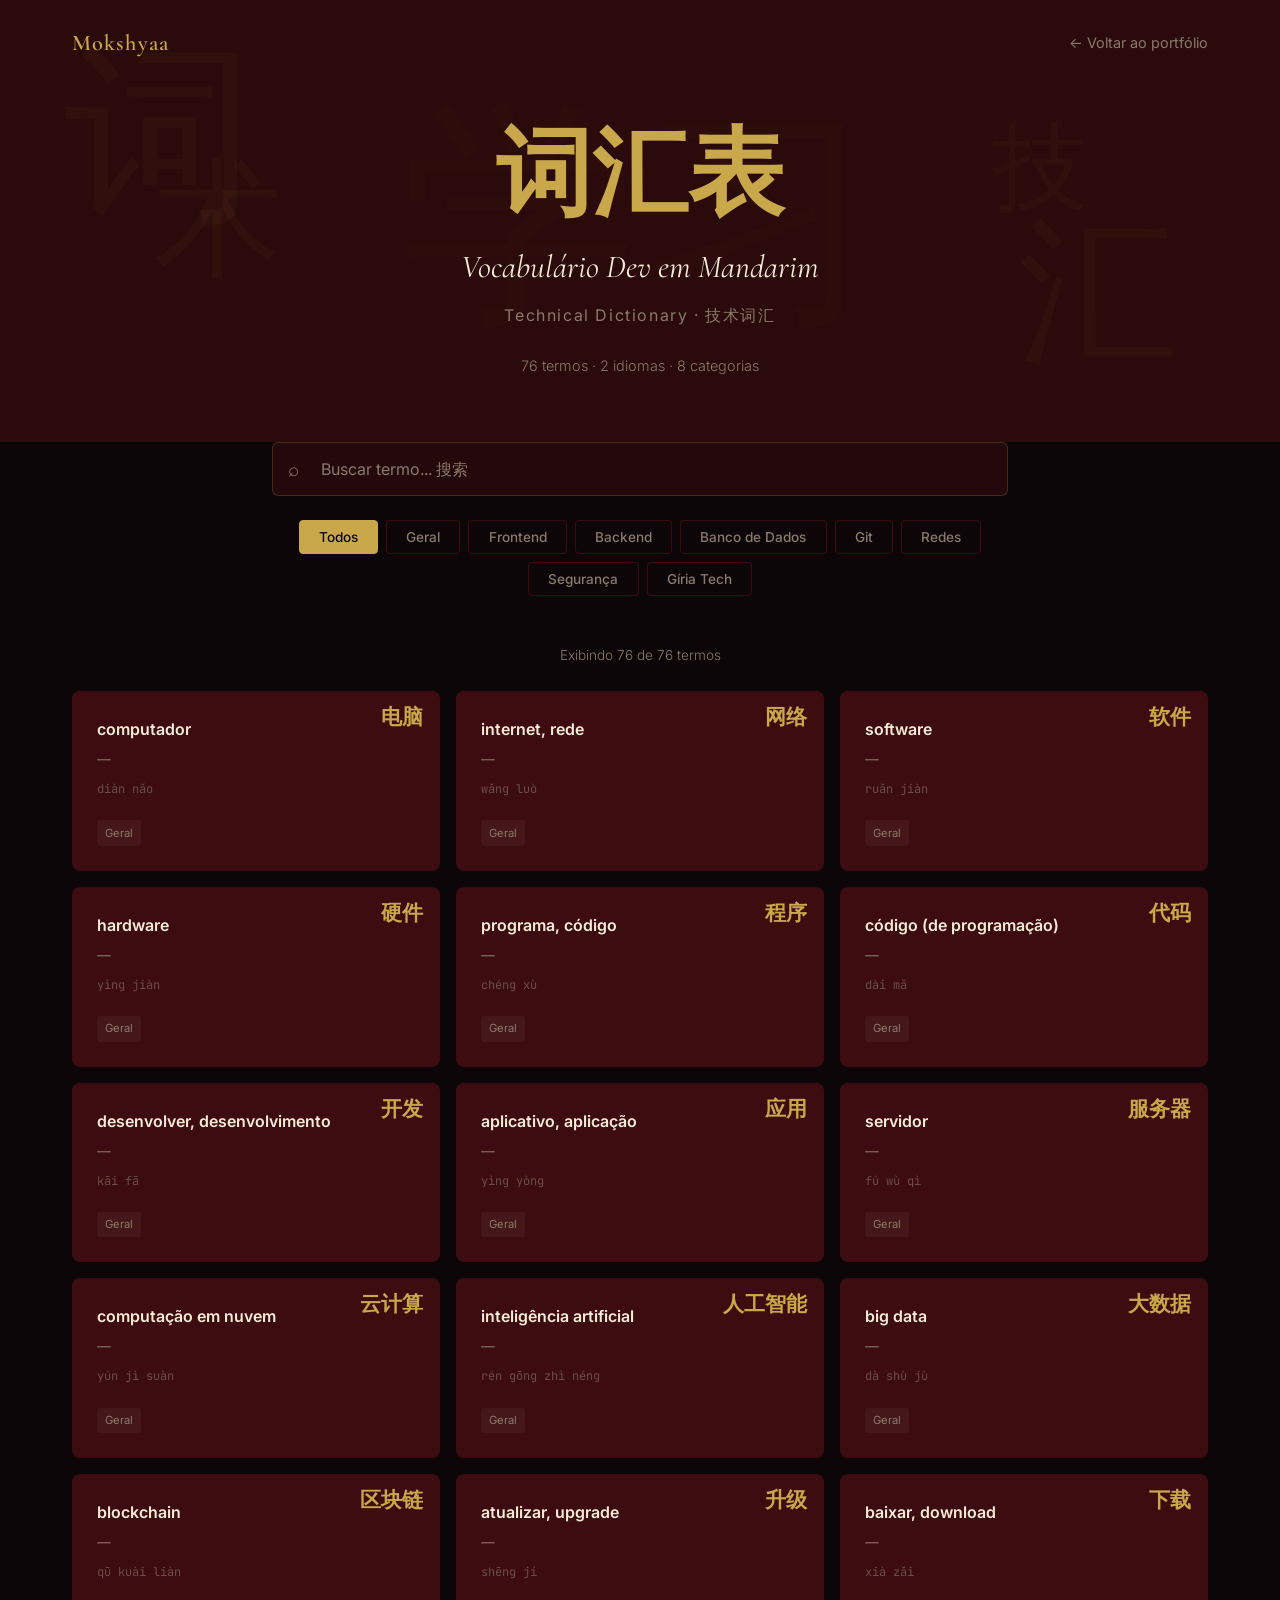
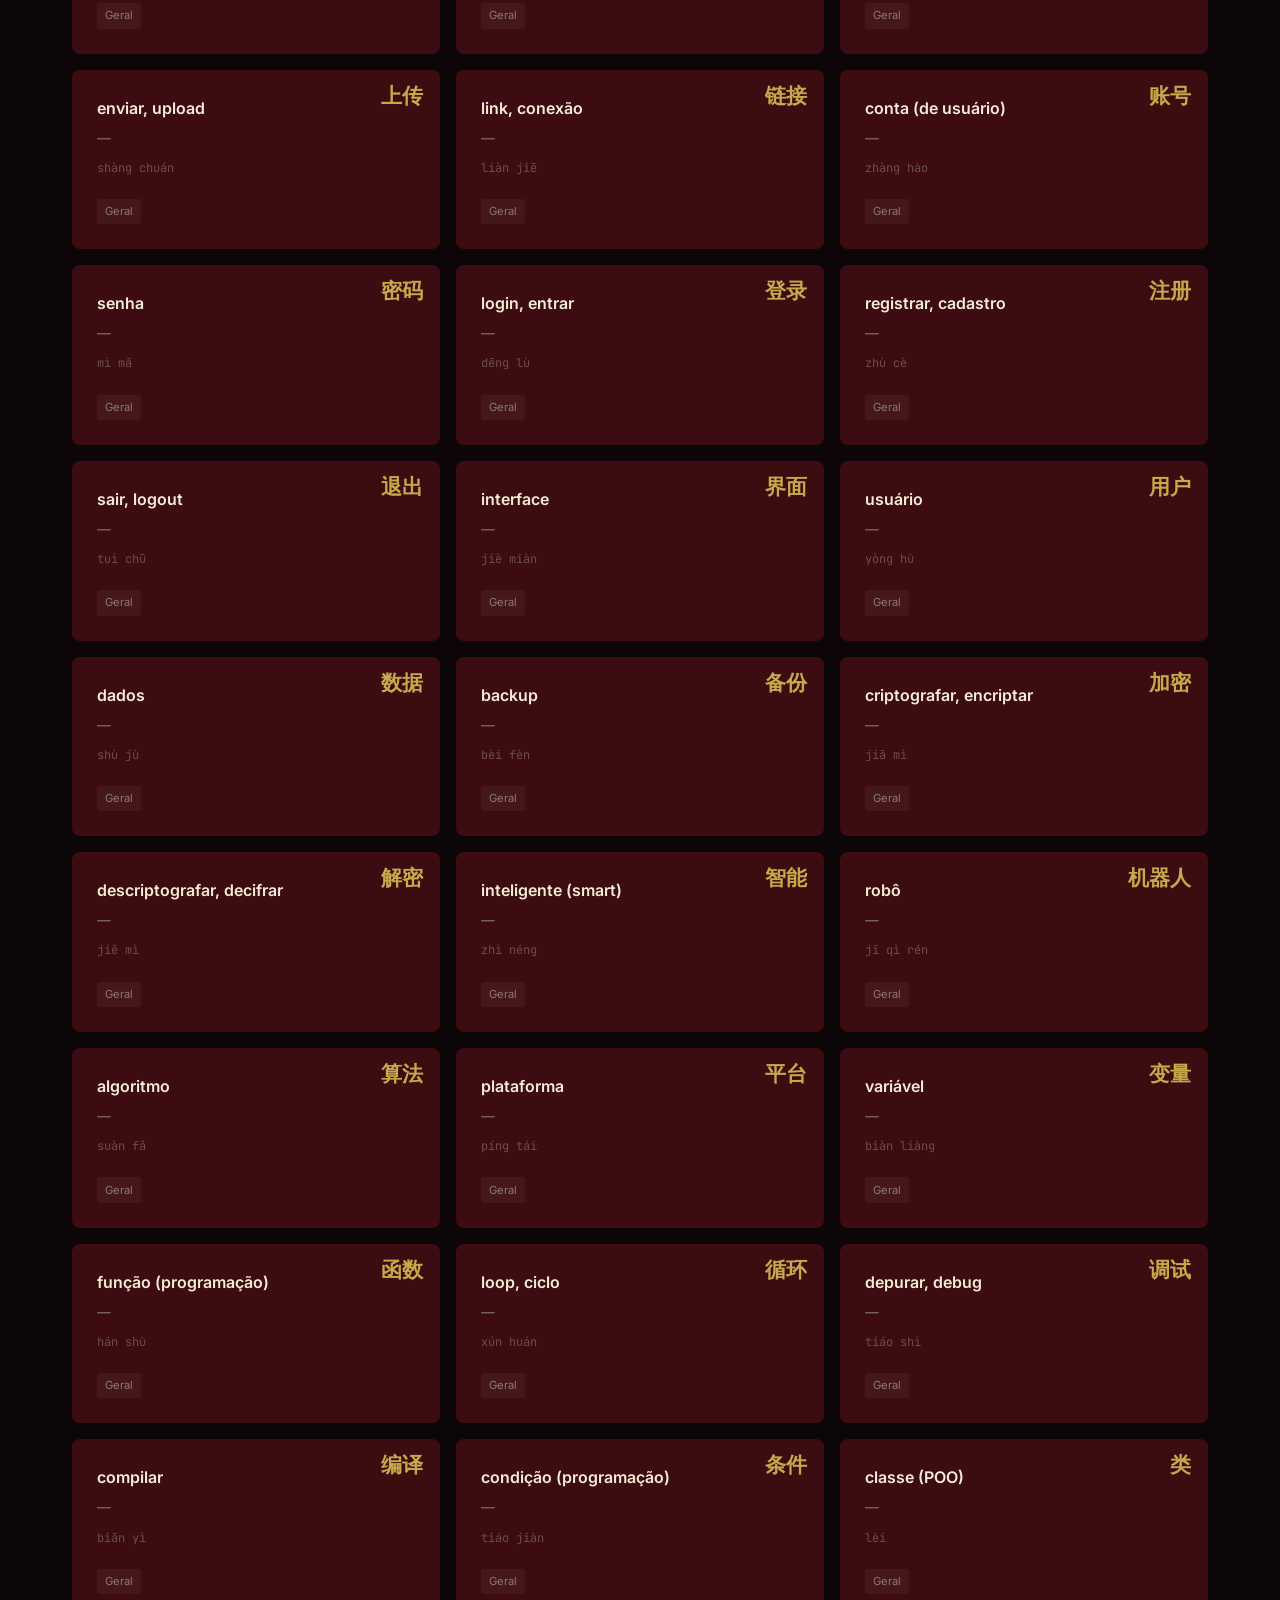
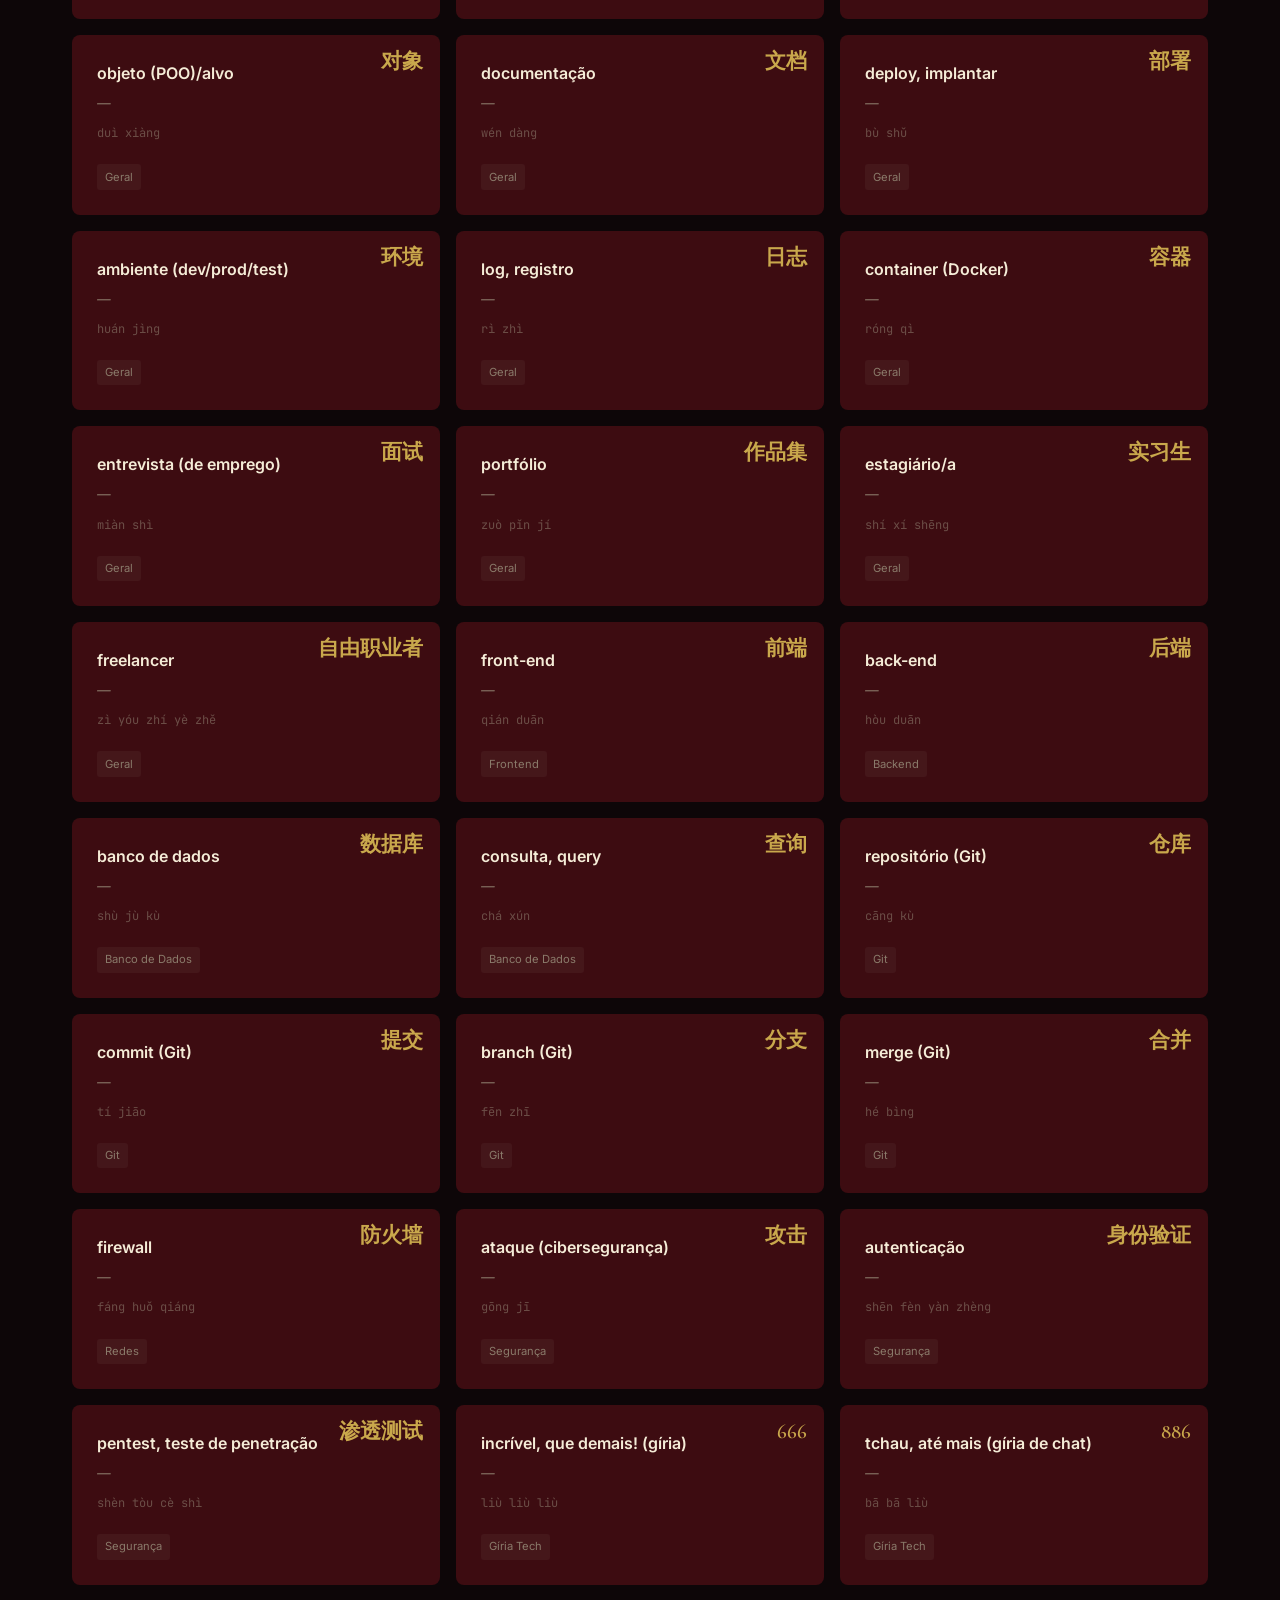
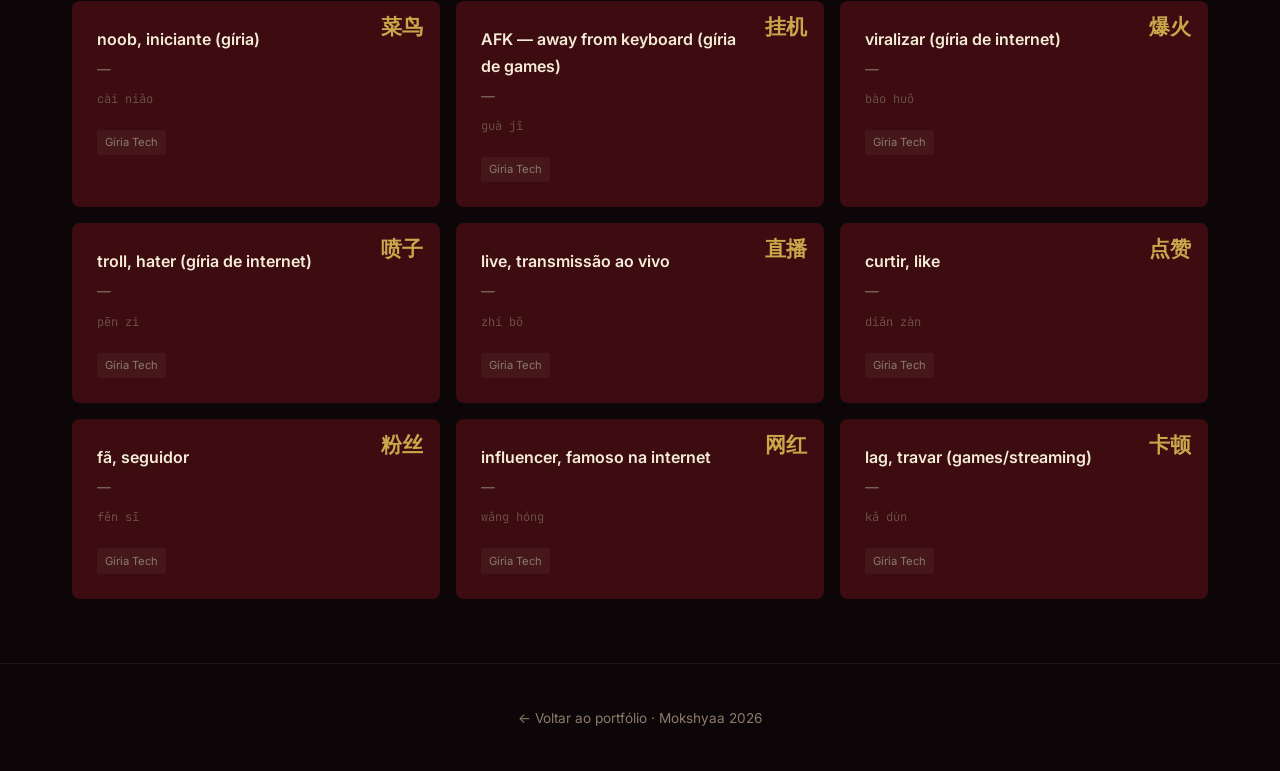
==== vocabulario.html @ 36e6cd14 "Adiciona carrossel funcional no card do PDV com prints reais" ====
<!DOCTYPE html>
<html lang="pt-BR">
<head>
  <meta charset="UTF-8">
  <meta name="viewport" content="width=device-width, initial-scale=1.0">
  <meta name="description" content="Vocabulário Dev em Mandarim — 76 termos técnicos em PT · 中文">
  <meta name="author" content="Fernanda Romão">
  <meta name="theme-color" content="#0D0608">
  
  <meta property="og:title" content="词汇表 · Vocabulário Dev em Mandarim">
  <meta property="og:description" content="76 termos técnicos para desenvolvedores em Português e 中文">
  <meta property="og:type" content="website">
  
  <link rel="preconnect" href="https://fonts.googleapis.com">
  <link rel="preconnect" href="https://fonts.gstatic.com" crossorigin>
  <link href="https://fonts.googleapis.com/css2?family=Cormorant+Garamond:ital,wght@0,400;0,600;0,700;1,400;1,700&family=Inter:wght@300;400;500;600&family=JetBrains+Mono:wght@400&display=swap" rel="stylesheet">
  
  <title>词汇表 · Vocabulário Dev em Mandarim · Mokshyaa</title>
  
  <link rel="icon" href="data:image/svg+xml,<svg xmlns='http://www.w3.org/2000/svg' viewBox='0 0 100 100'><text y='.9em' font-size='90'>词</text></svg>">

  <style>
    /* ============================================
       === VARIÁVEIS ===
       ============================================ */
    :root {
      --bg-primary: #0D0608;
      --bg-surface: #3D0C11;
      --bg-deep: #2A0A0A;
      --text-primary: #F5ECD7;
      --text-muted: #8A7A6A;
      --accent-gold: #C9A84C;
      --accent-hover: #E2BC6A;
      --transition-fast: 200ms ease;
      --transition-mid: 300ms ease;
      --transition-slow: 600ms ease;
    }

    /* ============================================
       === RESET & BASE ===
       ============================================ */
    *,
    *::before,
    *::after {
      box-sizing: border-box;
      margin: 0;
      padding: 0;
    }

    html {
      scroll-behavior: smooth;
    }

    ::selection {
      background: #C9A84C;
      color: #0D0608;
    }

    body {
      font-family: 'Inter', sans-serif;
      background: var(--bg-primary);
      color: var(--text-primary);
      line-height: 1.7;
      overflow-x: hidden;
      -webkit-font-smoothing: antialiased;
      -moz-osx-font-smoothing: grayscale;
    }

    /* ============================================
       === NAVEGAÇÃO ===
       ============================================ */
    .vocab-nav {
      position: fixed;
      top: 0;
      width: 100%;
      z-index: 1000;
      padding: 1.5rem 0;
      transition: var(--transition-mid);
    }

    .vocab-nav.scrolled {
      backdrop-filter: blur(12px);
      -webkit-backdrop-filter: blur(12px);
      background: rgba(13, 6, 8, 0.85);
      border-bottom: 1px solid rgba(201, 168, 76, 0.1);
      padding: 1rem 0;
    }

    .nav-container {
      max-width: 1200px;
      margin: 0 auto;
      padding: 0 2rem;
      display: flex;
      align-items: center;
      justify-content: space-between;
    }

    .nav-logo {
      font-family: 'Cormorant Garamond', serif;
      font-weight: 600;
      font-size: 1.4rem;
      color: #C9A84C;
      text-decoration: none;
      letter-spacing: 0.05em;
    }

    .nav-back {
      font-family: 'Inter', sans-serif;
      font-weight: 400;
      font-size: 0.9rem;
      color: #8A7A6A;
      text-decoration: none;
      transition: var(--transition-fast);
      display: flex;
      align-items: center;
      gap: 0.5rem;
    }

    .nav-back:hover {
      color: #C9A84C;
    }

    /* ============================================
       === HERO ===
       ============================================ */
    .vocab-hero {
      min-height: 40vh;
      display: flex;
      align-items: center;
      justify-content: center;
      position: relative;
      overflow: hidden;
      background: var(--bg-deep);
      padding: 8rem 2rem 4rem;
    }

    /* Caracteres decorativos de fundo */
    .vocab-hero::before {
      content: '词';
      position: absolute;
      top: 10%;
      left: 5%;
      font-family: 'Cormorant Garamond', serif;
      font-size: 12rem;
      color: #C9A84C;
      opacity: 0.04;
      pointer-events: none;
      line-height: 1;
    }

    .vocab-hero::after {
      content: '汇';
      position: absolute;
      bottom: 15%;
      right: 8%;
      font-family: 'Cormorant Garamond', serif;
      font-size: 10rem;
      color: #C9A84C;
      opacity: 0.04;
      pointer-events: none;
      line-height: 1;
    }

    .hero-deco-1 {
      position: absolute;
      top: 20%;
      right: 15%;
      font-family: 'Cormorant Garamond', serif;
      font-size: 6rem;
      color: #C9A84C;
      opacity: 0.04;
      pointer-events: none;
    }

    .hero-deco-2 {
      position: absolute;
      bottom: 25%;
      left: 12%;
      font-family: 'Cormorant Garamond', serif;
      font-size: 8rem;
      color: #C9A84C;
      opacity: 0.04;
      pointer-events: none;
    }

    .hero-deco-3 {
      position: absolute;
      top: 50%;
      left: 50%;
      transform: translate(-50%, -50%);
      font-family: 'Cormorant Garamond', serif;
      font-size: 15rem;
      color: #C9A84C;
      opacity: 0.02;
      pointer-events: none;
      white-space: nowrap;
    }

    .hero-content {
      position: relative;
      z-index: 1;
      text-align: center;
    }

    .hero-title {
      font-family: 'Cormorant Garamond', serif;
      font-weight: 700;
      font-size: clamp(3rem, 8vw, 6rem);
      color: #C9A84C;
      line-height: 1;
      margin-bottom: 1rem;
      opacity: 0;
      transform: translateY(20px);
      animation: heroFadeIn 0.8s ease forwards;
    }

    .hero-subtitle {
      font-family: 'Cormorant Garamond', serif;
      font-style: italic;
      font-size: clamp(1.2rem, 3vw, 2rem);
      color: #F5ECD7;
      margin-bottom: 0.5rem;
      opacity: 0;
      transform: translateY(20px);
      animation: heroFadeIn 0.8s ease 0.2s forwards;
    }

    .hero-subtitle-2 {
      font-family: 'Inter', sans-serif;
      font-weight: 400;
      font-size: 1rem;
      color: #8A7A6A;
      letter-spacing: 0.1em;
      margin-bottom: 1.5rem;
      opacity: 0;
      transform: translateY(20px);
      animation: heroFadeIn 0.8s ease 0.4s forwards;
    }

    .hero-stats {
      font-family: 'Inter', sans-serif;
      font-weight: 300;
      font-size: 0.9rem;
      color: #8A7A6A;
      opacity: 0;
      transform: translateY(20px);
      animation: heroFadeIn 0.8s ease 0.6s forwards;
    }

    @keyframes heroFadeIn {
      to {
        opacity: 1;
        transform: translateY(0);
      }
    }

    /* ============================================
       === CONTROLES — BUSCA + FILTROS ===
       ============================================ */
    .vocab-controls {
      max-width: 800px;
      margin: 0 auto 3rem;
      padding: 0 2rem;
      display: flex;
      flex-direction: column;
      gap: 1.5rem;
    }

    .vocab-search-wrapper {
      position: relative;
    }

    #vocabSearch {
      width: 100%;
      background: rgba(61, 12, 17, 0.5);
      border: 1px solid rgba(201, 168, 76, 0.2);
      border-radius: 6px;
      padding: 1rem 1rem 1rem 3rem;
      color: #F5ECD7;
      font-family: 'Inter', sans-serif;
      font-weight: 400;
      font-size: 1rem;
      outline: none;
      transition: var(--transition-mid);
    }

    #vocabSearch:focus {
      border-color: #C9A84C;
      box-shadow: 0 0 0 3px rgba(201, 168, 76, 0.1);
    }

    #vocabSearch::placeholder {
      color: #8A7A6A;
    }

    .search-icon {
      position: absolute;
      left: 1rem;
      top: 50%;
      transform: translateY(-50%);
      color: #8A7A6A;
      font-size: 1.2rem;
      pointer-events: none;
      font-family: 'Inter', sans-serif;
    }

    .vocab-filters {
      display: flex;
      flex-wrap: wrap;
      gap: 0.5rem;
      justify-content: center;
    }

    .filter-btn {
      font-family: 'Inter', sans-serif;
      font-weight: 500;
      font-size: 0.85rem;
      padding: 0.5rem 1.2rem;
      border-radius: 4px;
      cursor: pointer;
      border: 1px solid var(--bg-surface);
      background: transparent;
      color: var(--text-muted);
      transition: var(--transition-fast);
    }

    .filter-btn:hover {
      border-color: rgba(201, 168, 76, 0.4);
      color: #F5ECD7;
    }

    .filter-btn.active {
      background: var(--accent-gold);
      color: #0D0608;
      border-color: var(--accent-gold);
    }

    /* ============================================
       === CONTADOR ===
       ============================================ */
    .vocab-count {
      font-family: 'Inter', sans-serif;
      font-weight: 300;
      font-size: 0.85rem;
      color: #8A7A6A;
      text-align: center;
      margin-bottom: 1.5rem;
      padding: 0 2rem;
    }

    .vocab-count-empty {
      font-family: 'Inter', sans-serif;
      font-weight: 300;
      font-size: 0.9rem;
      color: #8A7A6A;
      text-align: center;
      padding: 3rem 2rem;
      font-style: italic;
    }

    /* ============================================
       === GRID DE TERMOS ===
       ============================================ */
    .vocab-grid {
      display: grid;
      grid-template-columns: repeat(3, 1fr);
      gap: 1rem;
      max-width: 1200px;
      margin: 0 auto;
      padding: 0 2rem 4rem;
    }

    .vocab-card {
      background: var(--bg-surface);
      border-radius: 8px;
      padding: 1.5rem;
      border: 1px solid transparent;
      transition: var(--transition-fast);
      position: relative;
      opacity: 0;
      transform: translateY(10px);
    }

    .vocab-card.reveal.visible {
      opacity: 1;
      transform: translateY(0);
      transition: opacity 400ms ease, transform 400ms ease, border-color 200ms ease;
    }

    .vocab-card:hover {
      border-color: rgba(201, 168, 76, 0.3);
      transform: translateY(-2px);
    }

    .vocab-card.hidden {
      display: none;
    }

    .vocab-zh {
      font-family: 'Cormorant Garamond', serif;
      font-weight: 600;
      font-size: 1.3rem;
      color: #C9A84C;
      position: absolute;
      top: 1rem;
      right: 1rem;
      line-height: 1;
    }

    .vocab-pt {
      font-family: 'Inter', sans-serif;
      font-weight: 600;
      font-size: 1rem;
      color: #F5ECD7;
      margin-bottom: 0.3rem;
      padding-right: 3rem;
    }

    .vocab-en {
      font-family: 'Inter', sans-serif;
      font-weight: 400;
      font-size: 0.85rem;
      color: #8A7A6A;
      margin-bottom: 0.5rem;
      font-style: italic;
    }

    .vocab-pinyin {
      font-family: 'JetBrains Mono', monospace;
      font-size: 0.75rem;
      color: rgba(138, 122, 106, 0.6);
      margin-bottom: 0.8rem;
    }

    .vocab-category-badge {
      font-family: 'Inter', sans-serif;
      font-weight: 400;
      font-size: 0.7rem;
      color: #8A7A6A;
      background: rgba(138, 122, 106, 0.1);
      border-radius: 3px;
      padding: 0.2rem 0.5rem;
      display: inline-block;
      margin-top: 0.5rem;
    }

    /* ============================================
       === RODAPÉ ===
       ============================================ */
    .vocab-footer {
      padding: 2.5rem 0;
      border-top: 1px solid rgba(201, 168, 76, 0.1);
      text-align: center;
    }

    .vocab-footer a {
      font-family: 'Inter', sans-serif;
      font-weight: 400;
      font-size: 0.85rem;
      color: #8A7A6A;
      text-decoration: none;
      transition: var(--transition-fast);
    }

    .vocab-footer a:hover {
      color: #C9A84C;
    }

    /* ============================================
       === SCROLL TO TOP ===
       ============================================ */
    .scroll-top-btn {
      position: fixed;
      bottom: 2rem;
      right: 2rem;
      width: 44px;
      height: 44px;
      border-radius: 50%;
      border: 1px solid rgba(201, 168, 76, 0.4);
      background: rgba(13, 6, 8, 0.8);
      backdrop-filter: blur(8px);
      -webkit-backdrop-filter: blur(8px);
      color: #C9A84C;
      cursor: pointer;
      display: flex;
      align-items: center;
      justify-content: center;
      z-index: 100;
      opacity: 0;
      visibility: hidden;
      transition: opacity 300ms ease, visibility 300ms ease, transform 300ms ease;
    }

    .scroll-top-btn.visible {
      opacity: 1;
      visibility: visible;
    }

    .scroll-top-btn:hover {
      border-color: #C9A84C;
      transform: translateY(-2px);
    }

    /* ============================================
       === RESPONSIVO ===
       ============================================ */
    @media (max-width: 1024px) {
      .vocab-grid {
        grid-template-columns: repeat(2, 1fr);
      }
    }

    @media (max-width: 768px) {
      .vocab-hero {
        min-height: 50vw;
        padding: 6rem 1.5rem 3rem;
      }

      .vocab-grid {
        grid-template-columns: 1fr;
      }

      .vocab-filters {
        overflow-x: auto;
        flex-wrap: nowrap;
        justify-content: flex-start;
        padding-bottom: 0.5rem;
        -webkit-overflow-scrolling: touch;
      }

      .filter-btn {
        white-space: nowrap;
        flex-shrink: 0;
      }

      .vocab-controls {
        padding: 0 1.5rem;
      }

      .vocab-grid {
        padding: 0 1.5rem 3rem;
      }

      .vocab-zh {
        position: static;
        display: block;
        margin-top: 0.5rem;
        margin-bottom: 0.5rem;
      }

      .vocab-pt {
        padding-right: 0;
      }

      .scroll-top-btn {
        bottom: 1.5rem;
        right: 1.5rem;
        width: 40px;
        height: 40px;
      }
    }

    @media (max-width: 480px) {
      #vocabSearch {
        font-size: 0.9rem;
      }

      .hero-deco-1,
      .hero-deco-2,
      .hero-deco-3,
      .vocab-hero::before,
      .vocab-hero::after {
        display: none;
      }
    }
  </style>
</head>

<body>
  <!-- ==========================================
       NAVEGAÇÃO
       ========================================== -->
  <nav class="vocab-nav" id="vocabNav">
    <div class="nav-container">
      <a href="index.html" class="nav-logo">Mokshyaa</a>
      <a href="index.html" class="nav-back">← Voltar ao portfólio</a>
    </div>
  </nav>

  <!-- ==========================================
       HERO
       ========================================== -->
  <header class="vocab-hero">
    <div class="hero-deco-1">技</div>
    <div class="hero-deco-2">术</div>
    <div class="hero-deco-3">学习</div>
    
    <div class="hero-content">
      <h1 class="hero-title">词汇表</h1>
      <p class="hero-subtitle">Vocabulário Dev em Mandarim</p>
      <p class="hero-subtitle-2">Technical Dictionary · 技术词汇</p>
      <p class="hero-stats">76 termos · 2 idiomas · 8 categorias</p>
    </div>
  </header>

  <!-- ==========================================
       CONTROLES — BUSCA + FILTROS
       ========================================== -->
  <div class="vocab-controls">
    <div class="vocab-search-wrapper">
      <span class="search-icon">⌕</span>
      <input 
        type="search" 
        id="vocabSearch" 
        placeholder="Buscar termo... 搜索"
        aria-label="Buscar no vocabulário"
        autocomplete="off"
      >
    </div>
    
    <div class="vocab-filters" id="vocabFilters">
      <button class="filter-btn active" data-filter="all">Todos</button>
      <button class="filter-btn" data-filter="geral">Geral</button>
      <button class="filter-btn" data-filter="frontend">Frontend</button>
      <button class="filter-btn" data-filter="backend">Backend</button>
      <button class="filter-btn" data-filter="banco-de-dados">Banco de Dados</button>
      <button class="filter-btn" data-filter="git">Git</button>
      <button class="filter-btn" data-filter="redes">Redes</button>
      <button class="filter-btn" data-filter="seguranca">Segurança</button>
      <button class="filter-btn" data-filter="giria">Gíria Tech</button>
    </div>
  </div>

  <!-- ==========================================
       CONTADOR
       ========================================== -->
  <p class="vocab-count" id="vocabCount">Exibindo 76 de 76 termos</p>
  <p class="vocab-count-empty" id="vocabEmpty" hidden>
    Nenhum termo encontrado · 没有找到
  </p>

  <!-- ==========================================
       GRID DE TERMOS
       ========================================== -->
  <main class="vocab-grid" id="vocabGrid">
    
    <!-- === GERAL (53 termos) === -->
    
    <article class="vocab-card reveal" data-category="geral" data-pt="电脑" data-zh="电脑" data-pinyin="diàn nǎo">
      <div class="vocab-zh">电脑</div>
      <div class="vocab-pt">computador</div>
      <div class="vocab-en">—</div>
      <div class="vocab-pinyin">diàn nǎo</div>
      <span class="vocab-category-badge">Geral</span>
    </article>

    <article class="vocab-card reveal" data-category="geral" data-pt="网络" data-zh="网络" data-pinyin="wǎng luò">
      <div class="vocab-zh">网络</div>
      <div class="vocab-pt">internet, rede</div>
      <div class="vocab-en">—</div>
      <div class="vocab-pinyin">wǎng luò</div>
      <span class="vocab-category-badge">Geral</span>
    </article>

    <article class="vocab-card reveal" data-category="geral" data-pt="软件" data-zh="软件" data-pinyin="ruǎn jiàn">
      <div class="vocab-zh">软件</div>
      <div class="vocab-pt">software</div>
      <div class="vocab-en">—</div>
      <div class="vocab-pinyin">ruǎn jiàn</div>
      <span class="vocab-category-badge">Geral</span>
    </article>

    <article class="vocab-card reveal" data-category="geral" data-pt="硬件" data-zh="硬件" data-pinyin="yìng jiàn">
      <div class="vocab-zh">硬件</div>
      <div class="vocab-pt">hardware</div>
      <div class="vocab-en">—</div>
      <div class="vocab-pinyin">yìng jiàn</div>
      <span class="vocab-category-badge">Geral</span>
    </article>

    <article class="vocab-card reveal" data-category="geral" data-pt="程序" data-zh="程序" data-pinyin="chéng xù">
      <div class="vocab-zh">程序</div>
      <div class="vocab-pt">programa, código</div>
      <div class="vocab-en">—</div>
      <div class="vocab-pinyin">chéng xù</div>
      <span class="vocab-category-badge">Geral</span>
    </article>

    <article class="vocab-card reveal" data-category="geral" data-pt="代码" data-zh="代码" data-pinyin="dài mǎ">
      <div class="vocab-zh">代码</div>
      <div class="vocab-pt">código (de programação)</div>
      <div class="vocab-en">—</div>
      <div class="vocab-pinyin">dài mǎ</div>
      <span class="vocab-category-badge">Geral</span>
    </article>

    <article class="vocab-card reveal" data-category="geral" data-pt="开发" data-zh="开发" data-pinyin="kāi fā">
      <div class="vocab-zh">开发</div>
      <div class="vocab-pt">desenvolver, desenvolvimento</div>
      <div class="vocab-en">—</div>
      <div class="vocab-pinyin">kāi fā</div>
      <span class="vocab-category-badge">Geral</span>
    </article>

    <article class="vocab-card reveal" data-category="geral" data-pt="应用" data-zh="应用" data-pinyin="yìng yòng">
      <div class="vocab-zh">应用</div>
      <div class="vocab-pt">aplicativo, aplicação</div>
      <div class="vocab-en">—</div>
      <div class="vocab-pinyin">yìng yòng</div>
      <span class="vocab-category-badge">Geral</span>
    </article>

    <article class="vocab-card reveal" data-category="geral" data-pt="服务器" data-zh="服务器" data-pinyin="fú wù qì">
      <div class="vocab-zh">服务器</div>
      <div class="vocab-pt">servidor</div>
      <div class="vocab-en">—</div>
      <div class="vocab-pinyin">fú wù qì</div>
      <span class="vocab-category-badge">Geral</span>
    </article>

    <article class="vocab-card reveal" data-category="geral" data-pt="云计算" data-zh="云计算" data-pinyin="yún jì suàn">
      <div class="vocab-zh">云计算</div>
      <div class="vocab-pt">computação em nuvem</div>
      <div class="vocab-en">—</div>
      <div class="vocab-pinyin">yún jì suàn</div>
      <span class="vocab-category-badge">Geral</span>
    </article>

    <article class="vocab-card reveal" data-category="geral" data-pt="人工智能" data-zh="人工智能" data-pinyin="rén gōng zhì néng">
      <div class="vocab-zh">人工智能</div>
      <div class="vocab-pt">inteligência artificial</div>
      <div class="vocab-en">—</div>
      <div class="vocab-pinyin">rén gōng zhì néng</div>
      <span class="vocab-category-badge">Geral</span>
    </article>

    <article class="vocab-card reveal" data-category="geral" data-pt="大数据" data-zh="大数据" data-pinyin="dà shù jù">
      <div class="vocab-zh">大数据</div>
      <div class="vocab-pt">big data</div>
      <div class="vocab-en">—</div>
      <div class="vocab-pinyin">dà shù jù</div>
      <span class="vocab-category-badge">Geral</span>
    </article>

    <article class="vocab-card reveal" data-category="geral" data-pt="区块链" data-zh="区块链" data-pinyin="qū kuài liàn">
      <div class="vocab-zh">区块链</div>
      <div class="vocab-pt">blockchain</div>
      <div class="vocab-en">—</div>
      <div class="vocab-pinyin">qū kuài liàn</div>
      <span class="vocab-category-badge">Geral</span>
    </article>

    <article class="vocab-card reveal" data-category="geral" data-pt="升级" data-zh="升级" data-pinyin="shēng jí">
      <div class="vocab-zh">升级</div>
      <div class="vocab-pt">atualizar, upgrade</div>
      <div class="vocab-en">—</div>
      <div class="vocab-pinyin">shēng jí</div>
      <span class="vocab-category-badge">Geral</span>
    </article>

    <article class="vocab-card reveal" data-category="geral" data-pt="下载" data-zh="下载" data-pinyin="xià zǎi">
      <div class="vocab-zh">下载</div>
      <div class="vocab-pt">baixar, download</div>
      <div class="vocab-en">—</div>
      <div class="vocab-pinyin">xià zǎi</div>
      <span class="vocab-category-badge">Geral</span>
    </article>

    <article class="vocab-card reveal" data-category="geral" data-pt="上传" data-zh="上传" data-pinyin="shàng chuán">
      <div class="vocab-zh">上传</div>
      <div class="vocab-pt">enviar, upload</div>
      <div class="vocab-en">—</div>
      <div class="vocab-pinyin">shàng chuán</div>
      <span class="vocab-category-badge">Geral</span>
    </article>

    <article class="vocab-card reveal" data-category="geral" data-pt="链接" data-zh="链接" data-pinyin="liàn jiē">
      <div class="vocab-zh">链接</div>
      <div class="vocab-pt">link, conexão</div>
      <div class="vocab-en">—</div>
      <div class="vocab-pinyin">liàn jiē</div>
      <span class="vocab-category-badge">Geral</span>
    </article>

    <article class="vocab-card reveal" data-category="geral" data-pt="账号" data-zh="账号" data-pinyin="zhàng hào">
      <div class="vocab-zh">账号</div>
      <div class="vocab-pt">conta (de usuário)</div>
      <div class="vocab-en">—</div>
      <div class="vocab-pinyin">zhàng hào</div>
      <span class="vocab-category-badge">Geral</span>
    </article>

    <article class="vocab-card reveal" data-category="geral" data-pt="密码" data-zh="密码" data-pinyin="mì mǎ">
      <div class="vocab-zh">密码</div>
      <div class="vocab-pt">senha</div>
      <div class="vocab-en">—</div>
      <div class="vocab-pinyin">mì mǎ</div>
      <span class="vocab-category-badge">Geral</span>
    </article>

    <article class="vocab-card reveal" data-category="geral" data-pt="登录" data-zh="登录" data-pinyin="dēng lù">
      <div class="vocab-zh">登录</div>
      <div class="vocab-pt">login, entrar</div>
      <div class="vocab-en">—</div>
      <div class="vocab-pinyin">dēng lù</div>
      <span class="vocab-category-badge">Geral</span>
    </article>

    <article class="vocab-card reveal" data-category="geral" data-pt="注册" data-zh="注册" data-pinyin="zhù cè">
      <div class="vocab-zh">注册</div>
      <div class="vocab-pt">registrar, cadastro</div>
      <div class="vocab-en">—</div>
      <div class="vocab-pinyin">zhù cè</div>
      <span class="vocab-category-badge">Geral</span>
    </article>

    <article class="vocab-card reveal" data-category="geral" data-pt="退出" data-zh="退出" data-pinyin="tuì chū">
      <div class="vocab-zh">退出</div>
      <div class="vocab-pt">sair, logout</div>
      <div class="vocab-en">—</div>
      <div class="vocab-pinyin">tuì chū</div>
      <span class="vocab-category-badge">Geral</span>
    </article>

    <article class="vocab-card reveal" data-category="geral" data-pt="界面" data-zh="界面" data-pinyin="jiè miàn">
      <div class="vocab-zh">界面</div>
      <div class="vocab-pt">interface</div>
      <div class="vocab-en">—</div>
      <div class="vocab-pinyin">jiè miàn</div>
      <span class="vocab-category-badge">Geral</span>
    </article>

    <article class="vocab-card reveal" data-category="geral" data-pt="用户" data-zh="用户" data-pinyin="yòng hù">
      <div class="vocab-zh">用户</div>
      <div class="vocab-pt">usuário</div>
      <div class="vocab-en">—</div>
      <div class="vocab-pinyin">yòng hù</div>
      <span class="vocab-category-badge">Geral</span>
    </article>

    <article class="vocab-card reveal" data-category="geral" data-pt="数据" data-zh="数据" data-pinyin="shù jù">
      <div class="vocab-zh">数据</div>
      <div class="vocab-pt">dados</div>
      <div class="vocab-en">—</div>
      <div class="vocab-pinyin">shù jù</div>
      <span class="vocab-category-badge">Geral</span>
    </article>

    <article class="vocab-card reveal" data-category="geral" data-pt="备份" data-zh="备份" data-pinyin="bèi fèn">
      <div class="vocab-zh">备份</div>
      <div class="vocab-pt">backup</div>
      <div class="vocab-en">—</div>
      <div class="vocab-pinyin">bèi fèn</div>
      <span class="vocab-category-badge">Geral</span>
    </article>

    <article class="vocab-card reveal" data-category="geral" data-pt="加密" data-zh="加密" data-pinyin="jiā mì">
      <div class="vocab-zh">加密</div>
      <div class="vocab-pt">criptografar, encriptar</div>
      <div class="vocab-en">—</div>
      <div class="vocab-pinyin">jiā mì</div>
      <span class="vocab-category-badge">Geral</span>
    </article>

    <article class="vocab-card reveal" data-category="geral" data-pt="解密" data-zh="解密" data-pinyin="jiě mì">
      <div class="vocab-zh">解密</div>
      <div class="vocab-pt">descriptografar, decifrar</div>
      <div class="vocab-en">—</div>
      <div class="vocab-pinyin">jiě mì</div>
      <span class="vocab-category-badge">Geral</span>
    </article>

    <article class="vocab-card reveal" data-category="geral" data-pt="智能" data-zh="智能" data-pinyin="zhì néng">
      <div class="vocab-zh">智能</div>
      <div class="vocab-pt">inteligente (smart)</div>
      <div class="vocab-en">—</div>
      <div class="vocab-pinyin">zhì néng</div>
      <span class="vocab-category-badge">Geral</span>
    </article>

    <article class="vocab-card reveal" data-category="geral" data-pt="机器人" data-zh="机器人" data-pinyin="jī qì rén">
      <div class="vocab-zh">机器人</div>
      <div class="vocab-pt">robô</div>
      <div class="vocab-en">—</div>
      <div class="vocab-pinyin">jī qì rén</div>
      <span class="vocab-category-badge">Geral</span>
    </article>

    <article class="vocab-card reveal" data-category="geral" data-pt="算法" data-zh="算法" data-pinyin="suàn fǎ">
      <div class="vocab-zh">算法</div>
      <div class="vocab-pt">algoritmo</div>
      <div class="vocab-en">—</div>
      <div class="vocab-pinyin">suàn fǎ</div>
      <span class="vocab-category-badge">Geral</span>
    </article>

    <article class="vocab-card reveal" data-category="geral" data-pt="平台" data-zh="平台" data-pinyin="píng tái">
      <div class="vocab-zh">平台</div>
      <div class="vocab-pt">plataforma</div>
      <div class="vocab-en">—</div>
      <div class="vocab-pinyin">píng tái</div>
      <span class="vocab-category-badge">Geral</span>
    </article>

    <article class="vocab-card reveal" data-category="geral" data-pt="变量" data-zh="变量" data-pinyin="biàn liàng">
      <div class="vocab-zh">变量</div>
      <div class="vocab-pt">variável</div>
      <div class="vocab-en">—</div>
      <div class="vocab-pinyin">biàn liàng</div>
      <span class="vocab-category-badge">Geral</span>
    </article>

    <article class="vocab-card reveal" data-category="geral" data-pt="函数" data-zh="函数" data-pinyin="hán shù">
      <div class="vocab-zh">函数</div>
      <div class="vocab-pt">função (programação)</div>
      <div class="vocab-en">—</div>
      <div class="vocab-pinyin">hán shù</div>
      <span class="vocab-category-badge">Geral</span>
    </article>

    <article class="vocab-card reveal" data-category="geral" data-pt="循环" data-zh="循环" data-pinyin="xún huán">
      <div class="vocab-zh">循环</div>
      <div class="vocab-pt">loop, ciclo</div>
      <div class="vocab-en">—</div>
      <div class="vocab-pinyin">xún huán</div>
      <span class="vocab-category-badge">Geral</span>
    </article>

    <article class="vocab-card reveal" data-category="geral" data-pt="调试" data-zh="调试" data-pinyin="tiáo shì">
      <div class="vocab-zh">调试</div>
      <div class="vocab-pt">depurar, debug</div>
      <div class="vocab-en">—</div>
      <div class="vocab-pinyin">tiáo shì</div>
      <span class="vocab-category-badge">Geral</span>
    </article>

    <article class="vocab-card reveal" data-category="geral" data-pt="编译" data-zh="编译" data-pinyin="biān yì">
      <div class="vocab-zh">编译</div>
      <div class="vocab-pt">compilar</div>
      <div class="vocab-en">—</div>
      <div class="vocab-pinyin">biān yì</div>
      <span class="vocab-category-badge">Geral</span>
    </article>

    <article class="vocab-card reveal" data-category="geral" data-pt="条件" data-zh="条件" data-pinyin="tiáo jiàn">
      <div class="vocab-zh">条件</div>
      <div class="vocab-pt">condição (programação)</div>
      <div class="vocab-en">—</div>
      <div class="vocab-pinyin">tiáo jiàn</div>
      <span class="vocab-category-badge">Geral</span>
    </article>

    <article class="vocab-card reveal" data-category="geral" data-pt="类" data-zh="类" data-pinyin="lèi">
      <div class="vocab-zh">类</div>
      <div class="vocab-pt">classe (POO)</div>
      <div class="vocab-en">—</div>
      <div class="vocab-pinyin">lèi</div>
      <span class="vocab-category-badge">Geral</span>
    </article>

    <article class="vocab-card reveal" data-category="geral" data-pt="对象" data-zh="对象" data-pinyin="duì xiàng">
      <div class="vocab-zh">对象</div>
      <div class="vocab-pt">objeto (POO)/alvo</div>
      <div class="vocab-en">—</div>
      <div class="vocab-pinyin">duì xiàng</div>
      <span class="vocab-category-badge">Geral</span>
    </article>

    <article class="vocab-card reveal" data-category="geral" data-pt="文档" data-zh="文档" data-pinyin="wén dàng">
      <div class="vocab-zh">文档</div>
      <div class="vocab-pt">documentação</div>
      <div class="vocab-en">—</div>
      <div class="vocab-pinyin">wén dàng</div>
      <span class="vocab-category-badge">Geral</span>
    </article>

    <article class="vocab-card reveal" data-category="geral" data-pt="部署" data-zh="部署" data-pinyin="bù shǔ">
      <div class="vocab-zh">部署</div>
      <div class="vocab-pt">deploy, implantar</div>
      <div class="vocab-en">—</div>
      <div class="vocab-pinyin">bù shǔ</div>
      <span class="vocab-category-badge">Geral</span>
    </article>

    <article class="vocab-card reveal" data-category="geral" data-pt="环境" data-zh="环境" data-pinyin="huán jìng">
      <div class="vocab-zh">环境</div>
      <div class="vocab-pt">ambiente (dev/prod/test)</div>
      <div class="vocab-en">—</div>
      <div class="vocab-pinyin">huán jìng</div>
      <span class="vocab-category-badge">Geral</span>
    </article>

    <article class="vocab-card reveal" data-category="geral" data-pt="日志" data-zh="日志" data-pinyin="rì zhì">
      <div class="vocab-zh">日志</div>
      <div class="vocab-pt">log, registro</div>
      <div class="vocab-en">—</div>
      <div class="vocab-pinyin">rì zhì</div>
      <span class="vocab-category-badge">Geral</span>
    </article>

    <article class="vocab-card reveal" data-category="geral" data-pt="容器" data-zh="容器" data-pinyin="róng qì">
      <div class="vocab-zh">容器</div>
      <div class="vocab-pt">container (Docker)</div>
      <div class="vocab-en">—</div>
      <div class="vocab-pinyin">róng qì</div>
      <span class="vocab-category-badge">Geral</span>
    </article>

    <article class="vocab-card reveal" data-category="geral" data-pt="面试" data-zh="面试" data-pinyin="miàn shì">
      <div class="vocab-zh">面试</div>
      <div class="vocab-pt">entrevista (de emprego)</div>
      <div class="vocab-en">—</div>
      <div class="vocab-pinyin">miàn shì</div>
      <span class="vocab-category-badge">Geral</span>
    </article>

    <article class="vocab-card reveal" data-category="geral" data-pt="作品集" data-zh="作品集" data-pinyin="zuò pǐn jí">
      <div class="vocab-zh">作品集</div>
      <div class="vocab-pt">portfólio</div>
      <div class="vocab-en">—</div>
      <div class="vocab-pinyin">zuò pǐn jí</div>
      <span class="vocab-category-badge">Geral</span>
    </article>

    <article class="vocab-card reveal" data-category="geral" data-pt="实习生" data-zh="实习生" data-pinyin="shí xí shēng">
      <div class="vocab-zh">实习生</div>
      <div class="vocab-pt">estagiário/a</div>
      <div class="vocab-en">—</div>
      <div class="vocab-pinyin">shí xí shēng</div>
      <span class="vocab-category-badge">Geral</span>
    </article>

    <article class="vocab-card reveal" data-category="geral" data-pt="自由职业者" data-zh="自由职业者" data-pinyin="zì yóu zhí yè zhě">
      <div class="vocab-zh">自由职业者</div>
      <div class="vocab-pt">freelancer</div>
      <div class="vocab-en">—</div>
      <div class="vocab-pinyin">zì yóu zhí yè zhě</div>
      <span class="vocab-category-badge">Geral</span>
    </article>

    <!-- === FRONTEND (1 termo) === -->

    <article class="vocab-card reveal" data-category="frontend" data-pt="前端" data-zh="前端" data-pinyin="qián duān">
      <div class="vocab-zh">前端</div>
      <div class="vocab-pt">front-end</div>
      <div class="vocab-en">—</div>
      <div class="vocab-pinyin">qián duān</div>
      <span class="vocab-category-badge">Frontend</span>
    </article>

    <!-- === BACKEND (1 termo) === -->

    <article class="vocab-card reveal" data-category="backend" data-pt="后端" data-zh="后端" data-pinyin="hòu duān">
      <div class="vocab-zh">后端</div>
      <div class="vocab-pt">back-end</div>
      <div class="vocab-en">—</div>
      <div class="vocab-pinyin">hòu duān</div>
      <span class="vocab-category-badge">Backend</span>
    </article>

    <!-- === BANCO DE DADOS (2 termos) === -->

    <article class="vocab-card reveal" data-category="banco-de-dados" data-pt="数据库" data-zh="数据库" data-pinyin="shù jù kù">
      <div class="vocab-zh">数据库</div>
      <div class="vocab-pt">banco de dados</div>
      <div class="vocab-en">—</div>
      <div class="vocab-pinyin">shù jù kù</div>
      <span class="vocab-category-badge">Banco de Dados</span>
    </article>

    <article class="vocab-card reveal" data-category="banco-de-dados" data-pt="查询" data-zh="查询" data-pinyin="chá xún">
      <div class="vocab-zh">查询</div>
      <div class="vocab-pt">consulta, query</div>
      <div class="vocab-en">—</div>
      <div class="vocab-pinyin">chá xún</div>
      <span class="vocab-category-badge">Banco de Dados</span>
    </article>

    <!-- === GIT (4 termos) === -->

    <article class="vocab-card reveal" data-category="git" data-pt="仓库" data-zh="仓库" data-pinyin="cāng kù">
      <div class="vocab-zh">仓库</div>
      <div class="vocab-pt">repositório (Git)</div>
      <div class="vocab-en">—</div>
      <div class="vocab-pinyin">cāng kù</div>
      <span class="vocab-category-badge">Git</span>
    </article>

    <article class="vocab-card reveal" data-category="git" data-pt="提交" data-zh="提交" data-pinyin="tí jiāo">
      <div class="vocab-zh">提交</div>
      <div class="vocab-pt">commit (Git)</div>
      <div class="vocab-en">—</div>
      <div class="vocab-pinyin">tí jiāo</div>
      <span class="vocab-category-badge">Git</span>
    </article>

    <article class="vocab-card reveal" data-category="git" data-pt="分支" data-zh="分支" data-pinyin="fēn zhī">
      <div class="vocab-zh">分支</div>
      <div class="vocab-pt">branch (Git)</div>
      <div class="vocab-en">—</div>
      <div class="vocab-pinyin">fēn zhī</div>
      <span class="vocab-category-badge">Git</span>
    </article>

    <article class="vocab-card reveal" data-category="git" data-pt="合并" data-zh="合并" data-pinyin="hé bìng">
      <div class="vocab-zh">合并</div>
      <div class="vocab-pt">merge (Git)</div>
      <div class="vocab-en">—</div>
      <div class="vocab-pinyin">hé bìng</div>
      <span class="vocab-category-badge">Git</span>
    </article>

    <!-- === REDES (1 termo) === -->

    <article class="vocab-card reveal" data-category="redes" data-pt="防火墙" data-zh="防火墙" data-pinyin="fáng huǒ qiáng">
      <div class="vocab-zh">防火墙</div>
      <div class="vocab-pt">firewall</div>
      <div class="vocab-en">—</div>
      <div class="vocab-pinyin">fáng huǒ qiáng</div>
      <span class="vocab-category-badge">Redes</span>
    </article>

    <!-- === SEGURANÇA (3 termos) === -->

    <article class="vocab-card reveal" data-category="seguranca" data-pt="攻击" data-zh="攻击" data-pinyin="gōng jī">
      <div class="vocab-zh">攻击</div>
      <div class="vocab-pt">ataque (cibersegurança)</div>
      <div class="vocab-en">—</div>
      <div class="vocab-pinyin">gōng jī</div>
      <span class="vocab-category-badge">Segurança</span>
    </article>

    <article class="vocab-card reveal" data-category="seguranca" data-pt="身份验证" data-zh="身份验证" data-pinyin="shēn fèn yàn zhèng">
      <div class="vocab-zh">身份验证</div>
      <div class="vocab-pt">autenticação</div>
      <div class="vocab-en">—</div>
      <div class="vocab-pinyin">shēn fèn yàn zhèng</div>
      <span class="vocab-category-badge">Segurança</span>
    </article>

    <article class="vocab-card reveal" data-category="seguranca" data-pt="渗透测试" data-zh="渗透测试" data-pinyin="shèn tòu cè shì">
      <div class="vocab-zh">渗透测试</div>
      <div class="vocab-pt">pentest, teste de penetração</div>
      <div class="vocab-en">—</div>
      <div class="vocab-pinyin">shèn tòu cè shì</div>
      <span class="vocab-category-badge">Segurança</span>
    </article>

    <!-- === GÍRIA TECH (11 termos) === -->

    <article class="vocab-card reveal" data-category="giria" data-pt="666" data-zh="666" data-pinyin="liù liù liù">
      <div class="vocab-zh">666</div>
      <div class="vocab-pt">incrível, que demais! (gíria)</div>
      <div class="vocab-en">—</div>
      <div class="vocab-pinyin">liù liù liù</div>
      <span class="vocab-category-badge">Gíria Tech</span>
    </article>

    <article class="vocab-card reveal" data-category="giria" data-pt="886" data-zh="886" data-pinyin="bā bā liù">
      <div class="vocab-zh">886</div>
      <div class="vocab-pt">tchau, até mais (gíria de chat)</div>
      <div class="vocab-en">—</div>
      <div class="vocab-pinyin">bā bā liù</div>
      <span class="vocab-category-badge">Gíria Tech</span>
    </article>

    <article class="vocab-card reveal" data-category="giria" data-pt="菜鸟" data-zh="菜鸟" data-pinyin="cài niǎo">
      <div class="vocab-zh">菜鸟</div>
      <div class="vocab-pt">noob, iniciante (gíria)</div>
      <div class="vocab-en">—</div>
      <div class="vocab-pinyin">cài niǎo</div>
      <span class="vocab-category-badge">Gíria Tech</span>
    </article>

    <article class="vocab-card reveal" data-category="giria" data-pt="挂机" data-zh="挂机" data-pinyin="guà jī">
      <div class="vocab-zh">挂机</div>
      <div class="vocab-pt">AFK — away from keyboard (gíria de games)</div>
      <div class="vocab-en">—</div>
      <div class="vocab-pinyin">guà jī</div>
      <span class="vocab-category-badge">Gíria Tech</span>
    </article>

    <article class="vocab-card reveal" data-category="giria" data-pt="爆火" data-zh="爆火" data-pinyin="bào huǒ">
      <div class="vocab-zh">爆火</div>
      <div class="vocab-pt">viralizar (gíria de internet)</div>
      <div class="vocab-en">—</div>
      <div class="vocab-pinyin">bào huǒ</div>
      <span class="vocab-category-badge">Gíria Tech</span>
    </article>

    <article class="vocab-card reveal" data-category="giria" data-pt="喷子" data-zh="喷子" data-pinyin="pēn zi">
      <div class="vocab-zh">喷子</div>
      <div class="vocab-pt">troll, hater (gíria de internet)</div>
      <div class="vocab-en">—</div>
      <div class="vocab-pinyin">pēn zi</div>
      <span class="vocab-category-badge">Gíria Tech</span>
    </article>

    <article class="vocab-card reveal" data-category="giria" data-pt="直播" data-zh="直播" data-pinyin="zhí bō">
      <div class="vocab-zh">直播</div>
      <div class="vocab-pt">live, transmissão ao vivo</div>
      <div class="vocab-en">—</div>
      <div class="vocab-pinyin">zhí bō</div>
      <span class="vocab-category-badge">Gíria Tech</span>
    </article>

    <article class="vocab-card reveal" data-category="giria" data-pt="点赞" data-zh="点赞" data-pinyin="diǎn zàn">
      <div class="vocab-zh">点赞</div>
      <div class="vocab-pt">curtir, like</div>
      <div class="vocab-en">—</div>
      <div class="vocab-pinyin">diǎn zàn</div>
      <span class="vocab-category-badge">Gíria Tech</span>
    </article>

    <article class="vocab-card reveal" data-category="giria" data-pt="粉丝" data-zh="粉丝" data-pinyin="fěn sī">
      <div class="vocab-zh">粉丝</div>
      <div class="vocab-pt">fã, seguidor</div>
      <div class="vocab-en">—</div>
      <div class="vocab-pinyin">fěn sī</div>
      <span class="vocab-category-badge">Gíria Tech</span>
    </article>

    <article class="vocab-card reveal" data-category="giria" data-pt="网红" data-zh="网红" data-pinyin="wǎng hóng">
      <div class="vocab-zh">网红</div>
      <div class="vocab-pt">influencer, famoso na internet</div>
      <div class="vocab-en">—</div>
      <div class="vocab-pinyin">wǎng hóng</div>
      <span class="vocab-category-badge">Gíria Tech</span>
    </article>

    <article class="vocab-card reveal" data-category="giria" data-pt="卡顿" data-zh="卡顿" data-pinyin="kǎ dùn">
      <div class="vocab-zh">卡顿</div>
      <div class="vocab-pt">lag, travar (games/streaming)</div>
      <div class="vocab-en">—</div>
      <div class="vocab-pinyin">kǎ dùn</div>
      <span class="vocab-category-badge">Gíria Tech</span>
    </article>

  </main>

  <!-- ==========================================
       RODAPÉ
       ========================================== -->
  <footer class="vocab-footer">
    <a href="index.html">← Voltar ao portfólio · Mokshyaa 2026</a>
  </footer>

  <!-- ==========================================
       SCROLL TO TOP
       ========================================== -->
  <button class="scroll-top-btn" id="scrollTopBtn" aria-label="Voltar ao topo">
    <svg width="20" height="20" viewBox="0 0 24 24" fill="none" stroke="currentColor" stroke-width="2" stroke-linecap="round" stroke-linejoin="round">
      <line x1="12" y1="19" x2="12" y2="5"></line>
      <polyline points="5 12 12 5 19 12"></polyline>
    </svg>
  </button>

  <!-- ==========================================
       JAVASCRIPT
       ========================================== -->
  <script>
    // ==========================================
    // === NAVBAR SCROLL ===
    // ==========================================
    (function() {
      const nav = document.getElementById('vocabNav');
      window.addEventListener('scroll', () => {
        if (window.scrollY > 50) {
          nav.classList.add('scrolled');
        } else {
          nav.classList.remove('scrolled');
        }
      });
    })();

    // ==========================================
    // === SCROLL REVEAL ===
    // ==========================================
    (function() {
      const reveals = document.querySelectorAll('.reveal');
      const observer = new IntersectionObserver((entries) => {
        entries.forEach((entry, index) => {
          if (entry.isIntersecting) {
            // Stagger por grupo de 6
            const delay = (index % 6) * 0.05;
            entry.target.style.transitionDelay = delay + 's';
            entry.target.classList.add('visible');
          }
        });
      }, { threshold: 0.1 });

      reveals.forEach(el => observer.observe(el));
    })();

    // ==========================================
    // === SEARCH + FILTER ===
    // ==========================================
    (function() {
      const searchInput = document.getElementById('vocabSearch');
      const filterButtons = document.querySelectorAll('.filter-btn');
      const cards = document.querySelectorAll('.vocab-card');
      const countEl = document.getElementById('vocabCount');
      const emptyEl = document.getElementById('vocabEmpty');
      
      let activeFilter = 'all';
      let searchQuery = '';
      let searchTimeout;

      // Função para normalizar texto (remove acentos)
      function normalize(str) {
        return str.toLowerCase()
          .normalize('NFD')
          .replace(/[\u0300-\u036f]/g, '');
      }

      // Função para aplicar filtros
      function applyFilters() {
        let visibleCount = 0;
        const normalizedQuery = normalize(searchQuery);

        cards.forEach(card => {
          const category = card.getAttribute('data-category');
          const pt = normalize(card.getAttribute('data-pt') || '');
          const zh = normalize(card.getAttribute('data-zh') || '');
          const pinyin = normalize(card.getAttribute('data-pinyin') || '');

          // Verifica categoria
          const categoryMatch = activeFilter === 'all' || category === activeFilter;
          
          // Verifica busca
          const searchMatch = !normalizedQuery || 
            pt.includes(normalizedQuery) || 
            zh.includes(normalizedQuery) || 
            pinyin.includes(normalizedQuery);

          if (categoryMatch && searchMatch) {
            card.classList.remove('hidden');
            visibleCount++;
          } else {
            card.classList.add('hidden');
          }
        });

        // Atualiza contador
        if (visibleCount === 0) {
          countEl.hidden = true;
          emptyEl.hidden = false;
        } else {
          countEl.hidden = false;
          emptyEl.hidden = true;
          countEl.textContent = `Exibindo ${visibleCount} de 76 termos`;
        }
      }

      // Busca com debounce
      searchInput.addEventListener('input', (e) => {
        clearTimeout(searchTimeout);
        searchTimeout = setTimeout(() => {
          searchQuery = e.target.value;
          applyFilters();
        }, 200);
      });

      // Filtros de categoria
      filterButtons.forEach(btn => {
        btn.addEventListener('click', () => {
          filterButtons.forEach(b => b.classList.remove('active'));
          btn.classList.add('active');
          activeFilter = btn.getAttribute('data-filter');
          applyFilters();
        });
      });
    })();

    // ==========================================
    // === SCROLL TO TOP ===
    // ==========================================
    (function() {
      const btn = document.getElementById('scrollTopBtn');
      
      window.addEventListener('scroll', () => {
        if (window.scrollY > 400) {
          btn.classList.add('visible');
        } else {
          btn.classList.remove('visible');
        }
      });

      btn.addEventListener('click', () => {
        window.scrollTo({ top: 0, behavior: 'smooth' });
      });
    })();
  </script>
</body>
</html>
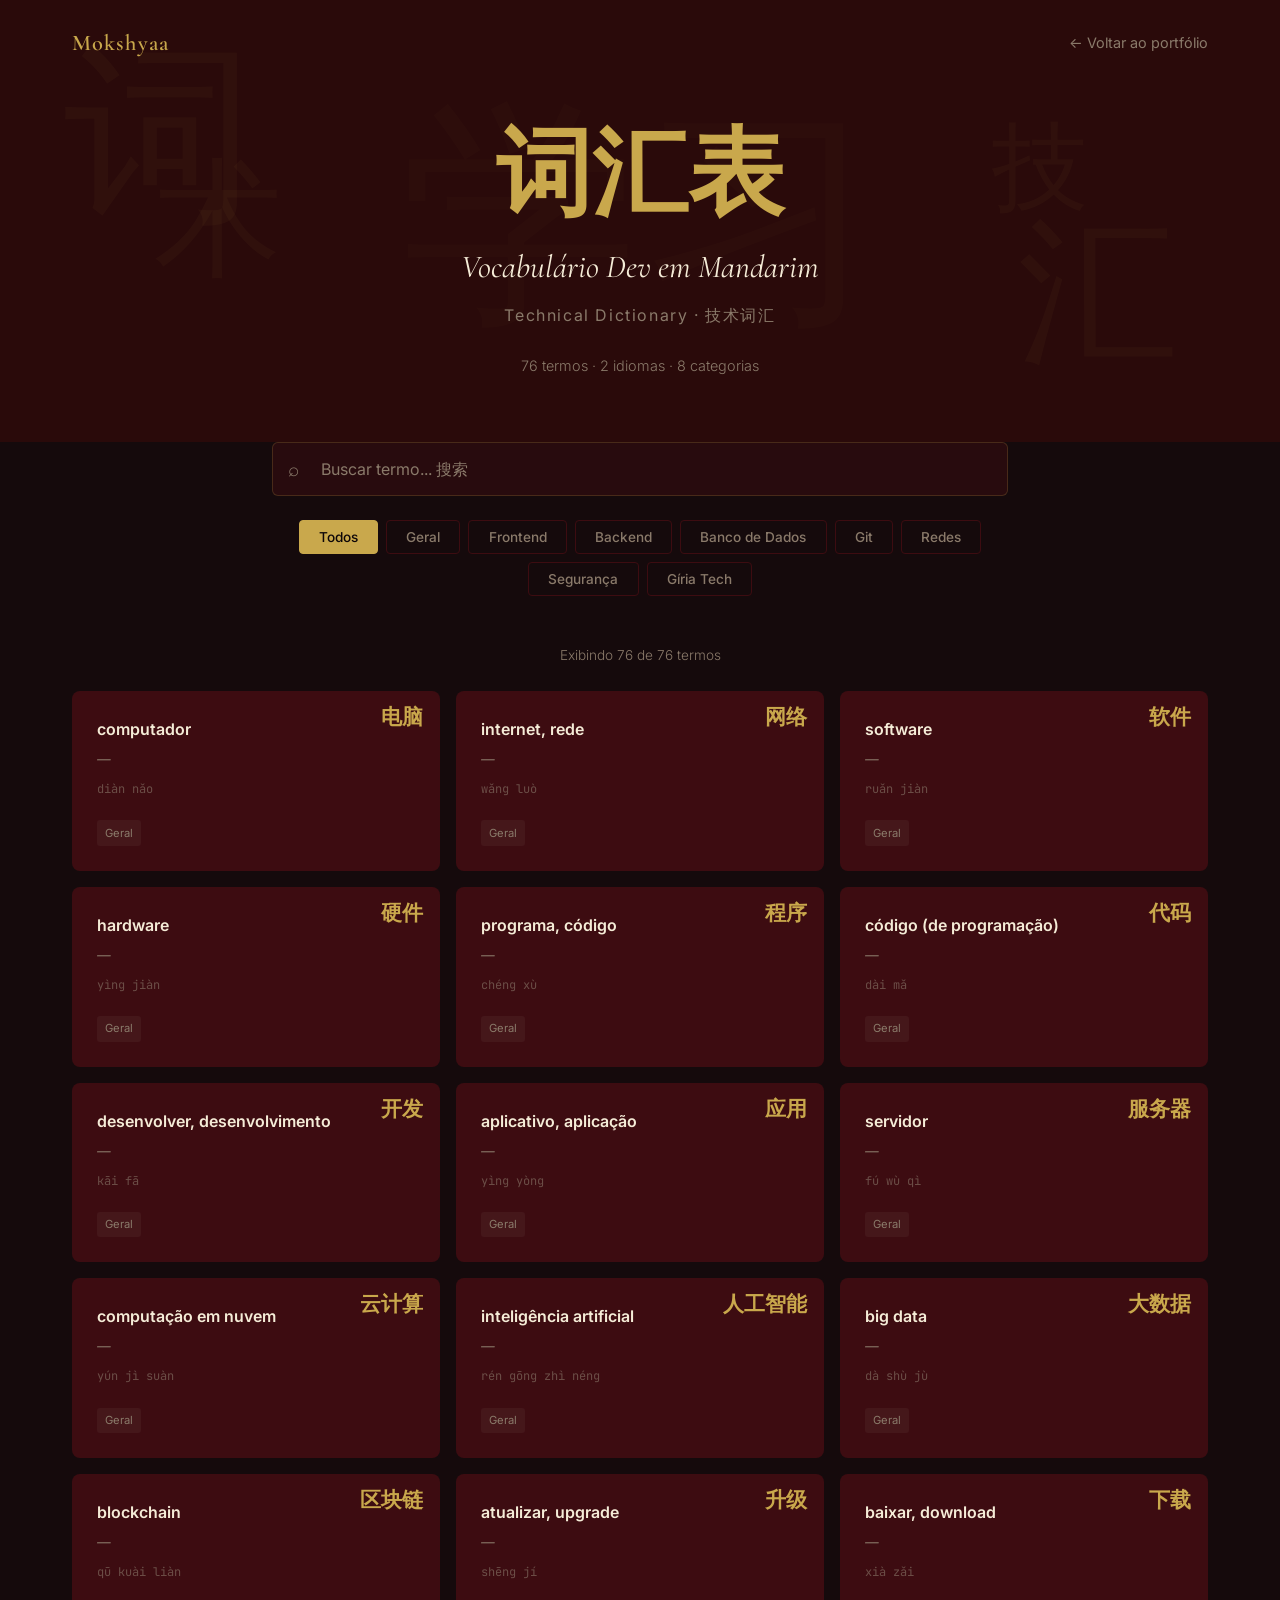
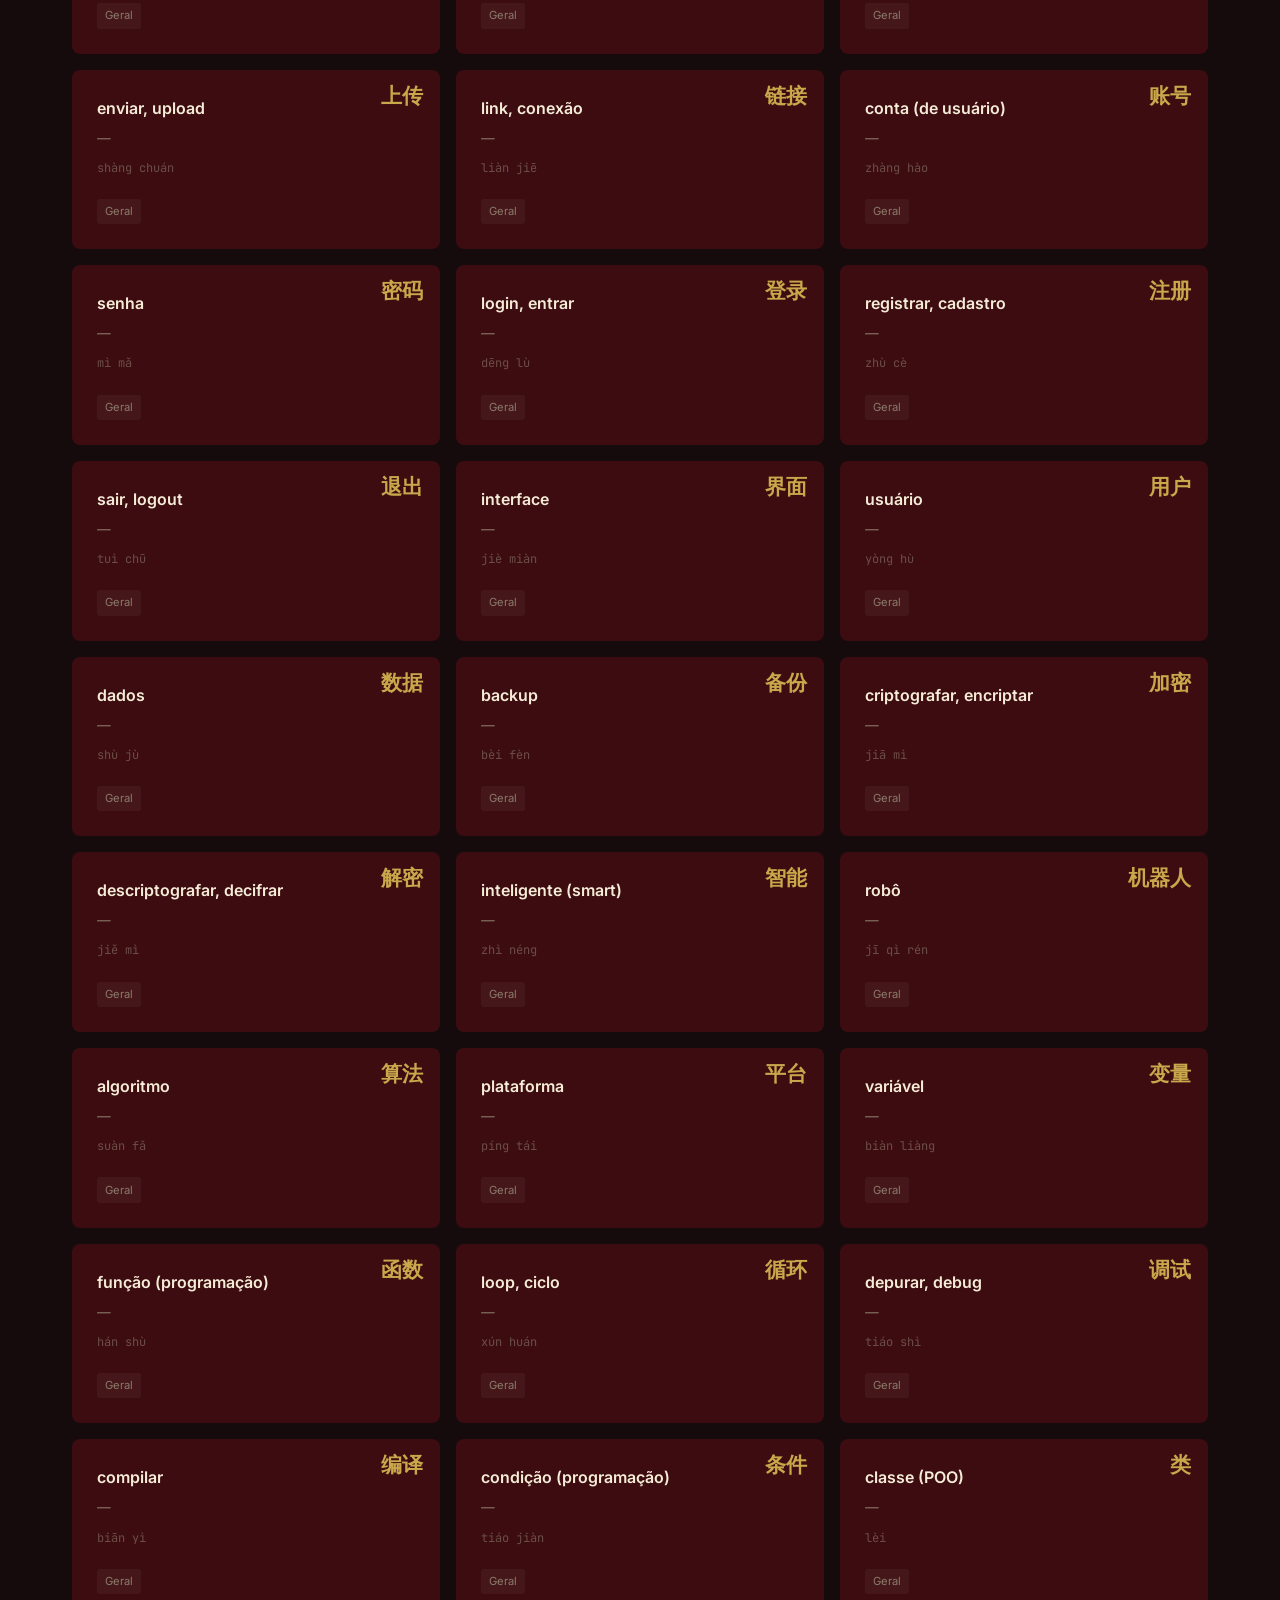
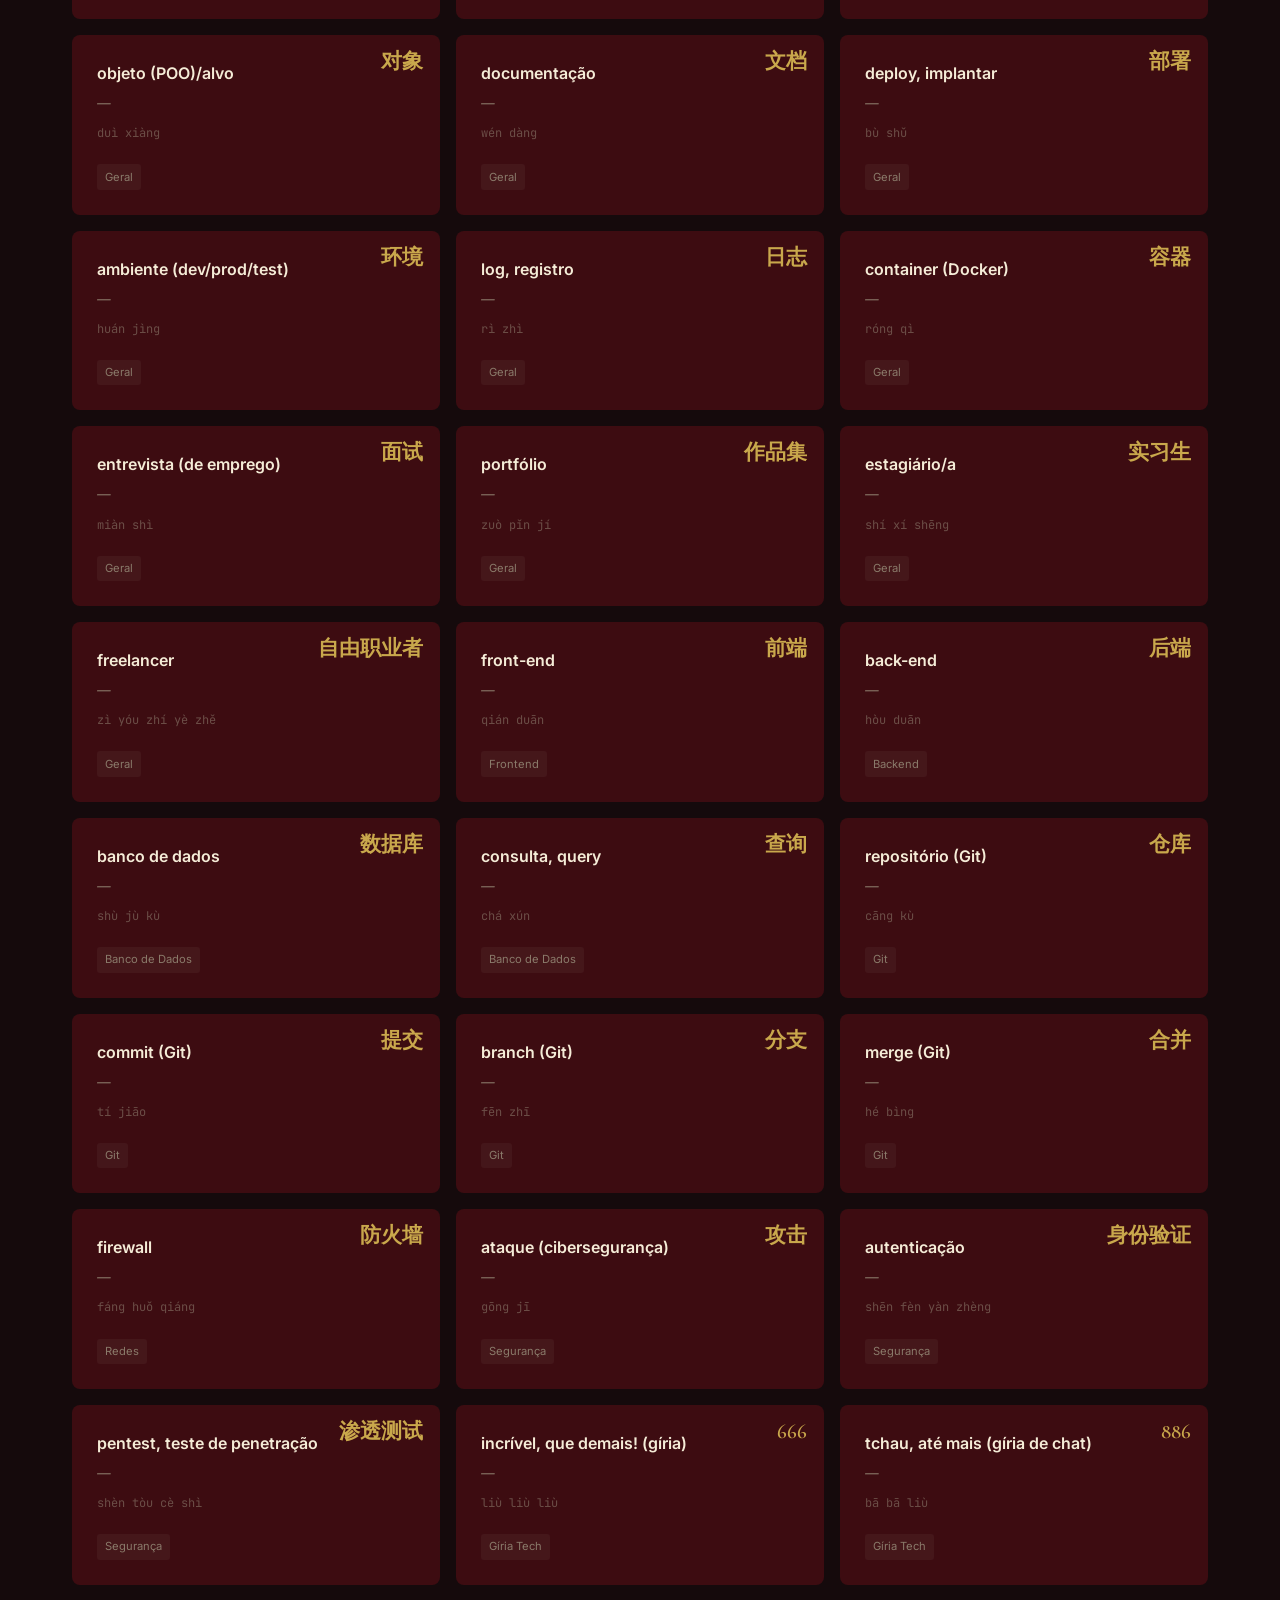
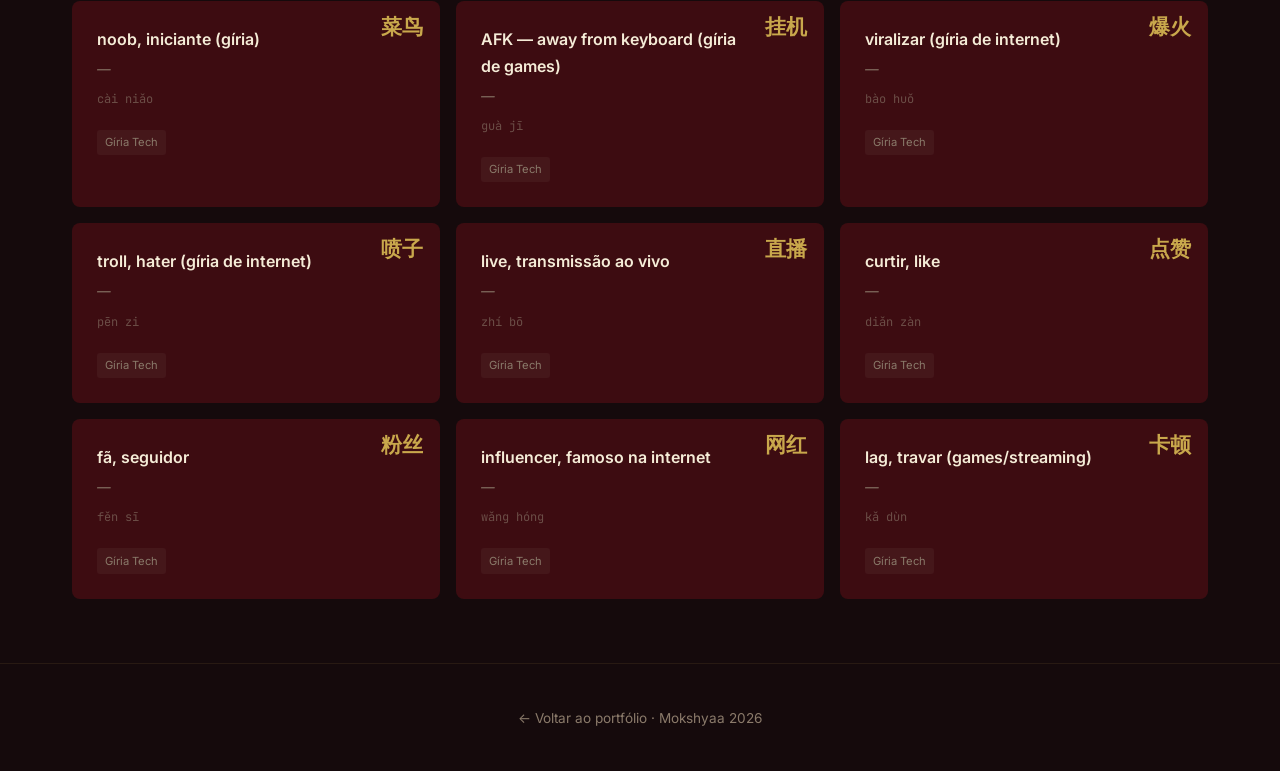
==== commit 981a00bd: "Página Mandarim no estilo creme + fundo carvão no site" ====
--- a/vocabulario.html
+++ b/vocabulario.html
@@ -24,7 +24,7 @@
        === VARIÁVEIS ===
        ============================================ */
     :root {
-      --bg-primary: #0D0608;
+      --bg-primary: #150A0C;
       --bg-surface: #3D0C11;
       --bg-deep: #2A0A0A;
       --text-primary: #F5ECD7;
